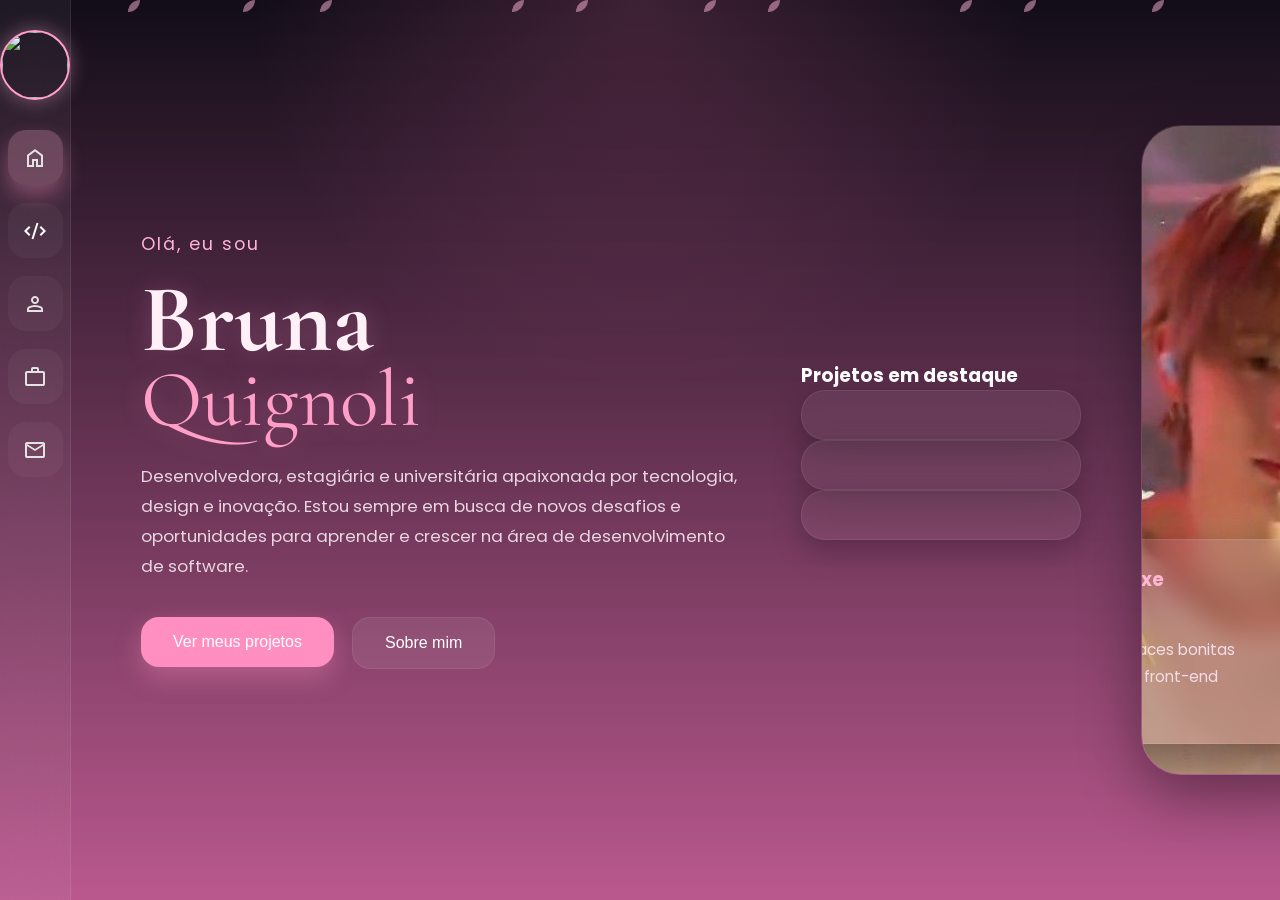
==== index.html @ df781adb "about me page finished" ====
<!DOCTYPE html>
<html lang="pt-BR">
<head>
  <meta charset="UTF-8" />
  <meta name="viewport" content="width=device-width, initial-scale=1.0"/>
  <title>Bruna.dev</title>

  <!-- FONTES -->
  <link rel="preconnect" href="https://fonts.googleapis.com">
  <link rel="preconnect" href="https://fonts.gstatic.com" crossorigin>
  <link rel="stylesheet" href="https://fonts.googleapis.com/css2?family=Material+Symbols+Outlined:opsz,wght,FILL,GRAD@20..48,100..700,0..1,-50..200&icon_names=code_xml" />

  <link href="https://fonts.googleapis.com/css2?family=Poppins:wght@300;400;500;600&family=Cormorant+Garamond:wght@400;600&display=swap" rel="stylesheet">
  <link rel="stylesheet" href="styles/styles.css" />

</head>

<body>

  <!-- PETALAS -->

  <div class="sakura">

    <div class="petal" style="left:10%; animation-duration:12s;"></div>
    <div class="petal" style="left:19%; animation-duration:14s;"></div>
    <div class="petal" style="left:25%; animation-duration:19s;"></div>
    <div class="petal" style="left:40%; animation-duration:13s;"></div>
    <div class="petal" style="left:45%; animation-duration:10s;"></div>
    <div class="petal" style="left:55%; animation-duration:7s;"></div> 
    <div class="petal" style="left:60%; animation-duration:15s;"></div>
    <div class="petal" style="left:75%; animation-duration:13s;"></div>   
    <div class="petal" style="left:80%; animation-duration:10s;"></div>
    <div class="petal" style="left:90%; animation-duration:17s;"></div>
    

  </div>

  <div class="container">

    <!-- SIDEBAR -->

    <aside class="sidebar">

      <div class="profile">
        <img src="https://i.pinimg.com/736x/12/a9/97/12a9978f7813a1c5e213806e89655f01.jpg">
      </div>

      <nav class="nav">
        <a href="index.html" title="homepage" id="active" ><img class="material-symbols-outlined" src="static/home_24dp_B7A7D6_FILL0_wght400_GRAD0_opsz24.svg"></a>
        <a href="projects.html" title="projetos"><img class="material-symbols-outlined" src="static\code_xml_24dp_7A415C_FILL0_wght400_GRAD0_opsz24.svg" ></a>
        <a href="aboutme.html" title="sobre mim"><img class="material-symbols-outlined" src="static\person_24dp_E3E3E3_FILL0_wght400_GRAD0_opsz24.svg" ></a>
        <a href="skills.html" title="habilidades e certificados"><img class="material-symbols-outlined" src="static\work_24dp_1E1A1F_FILL0_wght400_GRAD0_opsz24.svg" ></a>
        <a href="contact.html" title="contato"><img class="material-symbols-outlined" src="static\mail_24dp_E8B7CC_FILL0_wght400_GRAD0_opsz24.svg" ></a>
      </nav>

    </aside>

    <!-- HERO -->

    <section class="hero">

      <div class="hero-text">

        <span>Olá, eu sou</span>

        <h1>
          Bruna
          <strong>Quignoli</strong>
        </h1>

        <p>
          Desenvolvedora, estagiária e universitária apaixonada por tecnologia, design e inovação. Estou sempre em busca de novos desafios e oportunidades para aprender e crescer na área de desenvolvimento de software.
        </p>

        <div class="buttons">

          <a href="projects.html"><button class="btn primary">
            Ver meus projetos
          </button></a>

          
          <a href="aboutme.html"><button class="btn secondary">
            Sobre mim
          </button></a>

        </div>

      </div>
      
      <div class="spotligthcards">
        <h3> Projetos em destaque </h3>
        <div class="projectcard">
          
        </div>
        <div class="projectcard">
          
        </div>
        <div class="projectcard">
          
        </div>
      </div>
      <!-- <img src="static\taesan ⋆.jpeg"> -->

      <div class="hero-image">
      <!-- 
        <img src="static\Felix step out 2024.jpg"> -->
         <img src="static\taesan ⋆.jpeg">

        <div class="floating-card">

          <h3>terminal.exe</h3>

          <p>
            > curiosa <br>
            > fã de interfaces bonitas <br>
            > back-end + front-end <br>
            ♡
          </p>

        </div>

      </div>

    </section>

  </div>

</body>
</html>
---- styles/styles.css ----
* {
  margin: 0;
  padding: 0;
  box-sizing: border-box;
}

body {
  background:
    radial-gradient(circle at top, rgba(255, 120, 180, 0.18), transparent 35%),
    linear-gradient(to bottom, #120d18, #ad3a79d8);
  min-height: 100vh;
  font-family: 'Poppins', sans-serif;
  color: white;
  overflow-x: hidden;
}

/* SAKURA BACKGROUND */

.sakura {
  position: fixed;
  width: 100%;
  height: 100%;
  pointer-events: none;
  overflow: hidden;
  z-index: -1;
}

.petal {
  position: absolute;
  width: 12px;
  height: 12px;
  background: #ffb7d5;
  border-radius: 12px 0px 12px 0px;
  opacity: 0.5;

  animation: fall linear infinite;
}

@keyframes fall {

  from {
    transform: translateY(-100px) rotate(0deg);
  }

  to {
    transform: translateY(110vh) rotate(360deg);
  }

}

/* LAYOUT */

.container {
  display: flex;
  min-height: 100vh;
}

/* SIDEBAR */

.sidebar {
  width: 110px;
  background: rgba(255, 255, 255, 0.05);
  backdrop-filter: blur(14px);
  border-right: 1px solid rgba(255, 255, 255, 0.08);
  display: flex;
  flex-direction: column;
  align-items: center;
  padding: 30px 0;
  gap: 30px;
}

.profile {

  width: 70px;
  height: 70px;
  border-radius: 50%;
  border: 2px solid #ff9fca;
  overflow: hidden;
  box-shadow: 0 0 20px rgba(255, 179, 218, 0.4);
}

.profile img {
  width: 100%;
  height: 100%;
  object-fit: cover;
}

.nav {
  display: flex;
  flex-direction: column;
  gap: 18px;
}

#active {
  background: #c585a15e;
  box-shadow: 0 10px 20px rgba(255, 143, 193, 0.35);
}

.nav a {
  width: 55px;
  height: 55px;
  display: flex;
  align-items: center;
  justify-content: center;
  border-radius: 18px;
  text-decoration: none;
  color: white;
  background: rgba(255, 255, 255, 0.04);
  transition: 0.3s;
}

.nav a:hover {
  background: #ff8fc1;
  transform: translateY(-3px);
  box-shadow: 0 10px 20px rgba(255, 143, 193, 0.35);
}

/* HERO */

.hero {
  flex: 1;
  padding: 50px 70px;
  display: flex;
  align-items: center;
  justify-content: space-between;
  gap: 60px;
}

.hero-text {
  max-width: 600px;
}

.hero-text span {
  color: #ffb3d7;
  font-size: 1.1rem;
  letter-spacing: 2px;
}

.hero-text h1 {
  font-size: 6rem;
  line-height: 0.9;
  margin: 20px 0;
  font-family: 'Cormorant Garamond', serif;
  color: #fff0f7;
  text-shadow: 0 0 25px rgba(255, 160, 210, 0.25);
}

.hero-text h1 strong {
  display: block;
  font-size: 5rem;
  color: #ff9fc8;
  font-weight: 400;
}

.hero-text p {
  margin-top: 25px;
  color: #e8d6e2;
  line-height: 1.8;
  font-size: 1.05rem;
}

/* BUTTONS */

.buttons {
  margin-top: 35px;
  display: flex;
  gap: 18px;
}

.btn {
  padding: 16px 32px;
  border: none;
  border-radius: 18px;
  font-size: 1rem;
  cursor: pointer;
  transition: 0.3s;
}

.primary {
  background: #ff8fc1;
  color: white;
  box-shadow: 0 10px 25px rgba(255, 143, 193, 0.35);
}

.primary:hover {
  transform: translateY(-3px);
}

.secondary {
  background: rgba(255, 255, 255, 0.08);
  border: 1px solid rgba(255, 255, 255, 0.08);
  color: white;
}

.secondary:hover {
  background: rgba(255, 255, 255, 0.14);
}

/* HERO IMAGE */

.hero-image {
  position: relative;
  width: 520px;
  height: 650px;
  border-radius: 40px;
  overflow: hidden;
  background: rgba(255, 255, 255, 0.04);
  backdrop-filter: blur(12px);
  border: 1px solid rgba(255, 255, 255, 0.08);
  box-shadow: 0 20px 60px rgba(0, 0, 0, 0.4);
}

.hero-image img {
  width: 100%;
  height: 100%;
  object-fit: cover;
}

/* FLOATING CARD */

.floating-card {
  position: absolute;
  bottom: 30px;
  right: 25px;
  width: 300px;
  padding: 25px;
  border-radius: 24px;
  background: rgba(228, 192, 217, 0.158);
  backdrop-filter: blur(14px);
  border: 1px solid rgba(255, 255, 255, 0.08);
  box-shadow: 0 20px 40px rgba(0, 0, 0, 0.35);
}

.floating-card h3 {
  color: #ffb7d5;
  margin-bottom: 15px;
}

.floating-card p {
  line-height: 1.8;
  color: #f3dce8;
  font-size: 0.95rem;
}

/* GOOGLE ICONS SETTINGS */

.material-symbols-outlined {
  font-variation-settings:
    'FILL' 0,
    'wght' 400,
    'GRAD' 0,
    'opsz' 24
}

#projects-container {
  display: flex;
  gap: 20px;
  margin-top: 20px;
  flex-wrap: wrap;
}

.projectcard {
  width: 280px;
  padding: 24px;
  border-radius: 24px;
  background: rgba(255, 255, 255, 0.06);
  backdrop-filter: blur(12px);
  border: 1px solid rgba(255, 255, 255, 0.08);
  box-shadow:
    0 10px 30px rgba(0, 0, 0, 0.25);
  transition: 0.3s;
}

.projectcard:hover {
  transform: translateY(-6px);
  box-shadow:
    0 20px 40px rgba(255, 140, 200, 0.25);
}

.projectcard h2 {
  color: #ffd2e7;
  margin-bottom: 12px;
}

.projectcard p {
  color: #f2dce7;
  line-height: 1.6;
  font-size: 0.95rem;
  margin-bottom: 18px;
}

.language {
  display: inline-block;
  padding: 8px 14px;
  border-radius: 999px;
  background: #ff8fc1;
  color: white;
  font-size: 0.85rem;
  margin-bottom: 18px;
}

.projectcard a {

  display: inline-block;
  margin-top: 15px;
  color: #ffb7d5;
  text-decoration: none;
  font-weight: 600;
}

/* PAGINA DE CONTATO */

#contactbody {
  background: radial-gradient(farthest-corner at 40px 90px, rgba(58, 138, 212, 0.18), transparent 35%),
    linear-gradient(to bottom, #120d18, #ad3a79d8);
  font-family: 'Poppins', sans-serif;
  color: white;
}

.hero-contact {
  display: flex;
  width: 90%;
  flex-direction: column;
  align-items: center;
  gap: 20px;
  margin: 50px auto;

  img {
  height: 500px;
  object-fit: cover;
  border-radius: 18px;
  border: 2px solid #ff9fca;
  box-shadow: 0 0 20px rgba(255, 179, 218, 0.4);
  margin: 15px;
}
}

.hero-contact .hero-text {
  width: 90%;
  font-size: 1.25rem;
  text-align: center;
  overflow: hidden;
  border-right: 1px solid rgb(247, 240, 228);
  animation:
    typing 5.5s steps(100, end),
    blinking 0.75s steps(1) infinite;
  display: inline-block;
  white-space: nowrap;

  span{
    font-size: 1.25rem;
  }
}

@keyframes typing {
  from {
    width: 0;
  }
  to {
    width: 50%;
  }
}

@keyframes blink-caret {
  from,
  to {
    border-color: transparent;
  }
  50% {
    border-color: black;
  }
}

#textinho {
  color: #cec2c8;
  font-size: 1.1rem;
  letter-spacing: 2px;
  text-align: center;
  background: linear-gradient(to left, #d5cedd27, #ad3a791a);
  border-radius: 18px;
  padding: 10px 14px;
}


.icons {
  display: flex;
  gap: 15px;
  background: rgba(231, 230, 230, 0.493);
  padding: 10px 14px;
  border-radius: 18px;
  width: fit-content;
}

.contact-link {
  display: inline-block;
  color: #ffb7d5;
  text-decoration: none;
  font-weight: 600;
  display: flex;
  gap: 8px;
  justify-content: center;
  align-items: center;

  img {
    width: 40px;
    height: 40px;
    margin-left: 8px;
    justify-content: center;
  }
}

/* ABOUT ME PAGE */
.div-lista{
  width: 50%;
  height: 100%;
  display: flex;
  flex-direction: column;
  gap: 15px;
  background: rgba(255, 255, 255, 0.06);
  backdrop-filter: blur(12px);
  padding: 30px;
  border-radius: 15px;

  span{
    justify-content: justify;
    color: #f2dce7;
    padding: 10px 14px;
  }

  h3{
    background: linear-gradient(to left, #d5cedd27, #ad3a791a);
    padding: 10px 14px;
    border-radius: 18px;
    color: #ffb7d5;
    border-radius: 18px;
    border: 2px solid #ff9fca;
    box-shadow: 0 0 20px rgba(255, 179, 218, 0.4);
    margin: 15px;
  }

  li{
    margin: 15px;
  }

  img{
    height: 400px;
    object-fit: cover;
    border-radius: 18px;
    border: 2px solid #ff9fca;
    box-shadow: 0 0 20px rgba(255, 179, 218, 0.4);
    margin: 15px;
  }
}


/* RESPONSIVO */

@media(max-width:1200px) {

  .hero {
    flex-direction: column;
    text-align: center;
  }

  .buttons {
    justify-content: center;
  }

  .floating-card {
    right: 0;
  }

}

@media(max-width:768px) {

  .sidebar {
    display: none;
  }

  .hero {
    padding: 40px 25px;
  }

  .hero-text h1 {
    font-size: 4rem;
  }

  .hero-text h1 strong {
    font-size: 3rem;
  }

  .hero-image {
    width: 100%;
    height: 500px;
  }

}
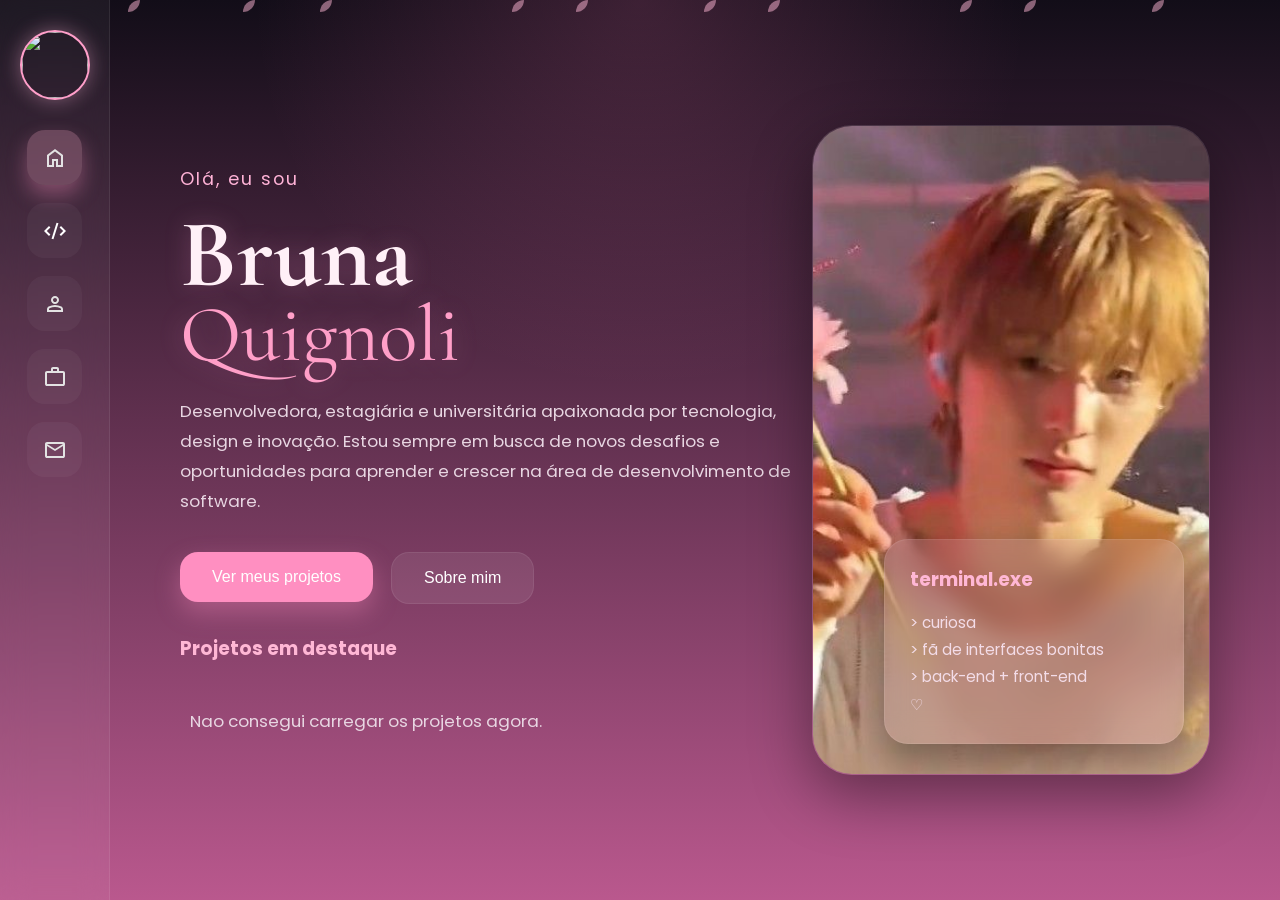
==== commit c13c2ab4: "continuando na mudança no css" ====
--- a/index.html
+++ b/index.html
@@ -1,16 +1,20 @@
 <!DOCTYPE html>
 <html lang="pt-BR">
+
 <head>
   <meta charset="UTF-8" />
-  <meta name="viewport" content="width=device-width, initial-scale=1.0"/>
+  <meta name="viewport" content="width=device-width, initial-scale=1.0" />
   <title>Bruna.dev</title>
 
   <!-- FONTES -->
   <link rel="preconnect" href="https://fonts.googleapis.com">
   <link rel="preconnect" href="https://fonts.gstatic.com" crossorigin>
-  <link rel="stylesheet" href="https://fonts.googleapis.com/css2?family=Material+Symbols+Outlined:opsz,wght,FILL,GRAD@20..48,100..700,0..1,-50..200&icon_names=code_xml" />
+  <link rel="stylesheet"
+    href="https://fonts.googleapis.com/css2?family=Material+Symbols+Outlined:opsz,wght,FILL,GRAD@20..48,100..700,0..1,-50..200&icon_names=code_xml" />
 
-  <link href="https://fonts.googleapis.com/css2?family=Poppins:wght@300;400;500;600&family=Cormorant+Garamond:wght@400;600&display=swap" rel="stylesheet">
+  <link
+    href="https://fonts.googleapis.com/css2?family=Poppins:wght@300;400;500;600&family=Cormorant+Garamond:wght@400;600&display=swap"
+    rel="stylesheet">
   <link rel="stylesheet" href="styles/styles.css" />
 
 </head>
@@ -26,16 +30,17 @@
     <div class="petal" style="left:25%; animation-duration:19s;"></div>
     <div class="petal" style="left:40%; animation-duration:13s;"></div>
     <div class="petal" style="left:45%; animation-duration:10s;"></div>
-    <div class="petal" style="left:55%; animation-duration:7s;"></div> 
+    <div class="petal" style="left:55%; animation-duration:7s;"></div>
     <div class="petal" style="left:60%; animation-duration:15s;"></div>
-    <div class="petal" style="left:75%; animation-duration:13s;"></div>   
+    <div class="petal" style="left:75%; animation-duration:13s;"></div>
     <div class="petal" style="left:80%; animation-duration:10s;"></div>
     <div class="petal" style="left:90%; animation-duration:17s;"></div>
-    
+
 
   </div>
 
   <div class="container">
+
 
     <!-- SIDEBAR -->
 
@@ -46,11 +51,16 @@
       </div>
 
       <nav class="nav">
-        <a href="index.html" title="homepage" id="active" ><img class="material-symbols-outlined" src="static/home_24dp_B7A7D6_FILL0_wght400_GRAD0_opsz24.svg"></a>
-        <a href="projects.html" title="projetos"><img class="material-symbols-outlined" src="static\code_xml_24dp_7A415C_FILL0_wght400_GRAD0_opsz24.svg" ></a>
-        <a href="aboutme.html" title="sobre mim"><img class="material-symbols-outlined" src="static\person_24dp_E3E3E3_FILL0_wght400_GRAD0_opsz24.svg" ></a>
-        <a href="skills.html" title="habilidades e certificados"><img class="material-symbols-outlined" src="static\work_24dp_1E1A1F_FILL0_wght400_GRAD0_opsz24.svg" ></a>
-        <a href="contact.html" title="contato"><img class="material-symbols-outlined" src="static\mail_24dp_E8B7CC_FILL0_wght400_GRAD0_opsz24.svg" ></a>
+        <a href="index.html" title="homepage" id="active"><img class="material-symbols-outlined"
+            src="static/home_24dp_B7A7D6_FILL0_wght400_GRAD0_opsz24.svg"></a>
+        <a href="projects.html" title="projetos"><img class="material-symbols-outlined"
+            src="static\code_xml_24dp_7A415C_FILL0_wght400_GRAD0_opsz24.svg"></a>
+        <a href="aboutme.html" title="sobre mim"><img class="material-symbols-outlined"
+            src="static\person_24dp_E3E3E3_FILL0_wght400_GRAD0_opsz24.svg"></a>
+        <a href="skills.html" title="habilidades e certificados"><img class="material-symbols-outlined"
+            src="static\work_24dp_1E1A1F_FILL0_wght400_GRAD0_opsz24.svg"></a>
+        <a href="contact.html" title="contato"><img class="material-symbols-outlined"
+            src="static\mail_24dp_E8B7CC_FILL0_wght400_GRAD0_opsz24.svg"></a>
       </nav>
 
     </aside>
@@ -58,53 +68,49 @@
     <!-- HERO -->
 
     <section class="hero">
+      <div class="sub-container">
+        <div class="hero-text">
 
-      <div class="hero-text">
+          <span>Olá, eu sou</span>
 
-        <span>Olá, eu sou</span>
+          <h1>
+            Bruna
+            <strong>Quignoli</strong>
+          </h1>
 
-        <h1>
-          Bruna
-          <strong>Quignoli</strong>
-        </h1>
+          <p>
+            Desenvolvedora, estagiária e universitária apaixonada por tecnologia, design e inovação. Estou sempre em
+            busca de novos desafios e oportunidades para aprender e crescer na área de desenvolvimento de software.
+          </p>
 
-        <p>
-          Desenvolvedora, estagiária e universitária apaixonada por tecnologia, design e inovação. Estou sempre em busca de novos desafios e oportunidades para aprender e crescer na área de desenvolvimento de software.
-        </p>
+          <div class="buttons">
 
-        <div class="buttons">
+            <a href="projects.html"><button class="btn primary">
+                Ver meus projetos
+              </button></a>
 
-          <a href="projects.html"><button class="btn primary">
-            Ver meus projetos
-          </button></a>
 
-          
-          <a href="aboutme.html"><button class="btn secondary">
-            Sobre mim
-          </button></a>
+            <a href="aboutme.html"><button class="btn secondary">
+                Sobre mim
+              </button></a>
 
-        </div>
 
-      </div>
-      
-      <div class="spotligthcards">
-        <h3> Projetos em destaque </h3>
-        <div class="projectcard">
-          
-        </div>
-        <div class="projectcard">
-          
-        </div>
-        <div class="projectcard">
-          
+
+          </div>
+
+          <div class="spotligthcards">
+            <h3> Projetos em destaque </h3>
+            <div id="spotligthcards"></div>
+          </div>
+
         </div>
       </div>
       <!-- <img src="static\taesan ⋆.jpeg"> -->
 
       <div class="hero-image">
-      <!-- 
+        <!-- 
         <img src="static\Felix step out 2024.jpg"> -->
-         <img src="static\taesan ⋆.jpeg">
+        <img src="static\taesan ⋆.jpeg">
 
         <div class="floating-card">
 
@@ -123,7 +129,13 @@
 
     </section>
 
+
   </div>
 
+
+
+
+  <script src="scripts/script.js"></script>
 </body>
+
 </html>
--- a/styles/styles.css
+++ b/styles/styles.css
@@ -123,11 +123,13 @@
   display: flex;
   align-items: center;
   justify-content: space-between;
-  gap: 60px;
+  align-items: center;
+  gap: 20px;
 }
 
 .hero-text {
-  max-width: 600px;
+  width: fit-content;
+  max-width: 800px;
 }
 
 .hero-text span {
@@ -259,9 +261,32 @@
   flex-wrap: wrap;
 }
 
+.spotligthcards {
+  width: 100%;
+  max-height: 100px;
+  margin-top: 30px;
+  gap: calc();
+}
+
+.spotligthcards h3 {
+  color: #ffb7d5;
+  margin-bottom: 18px;
+}
+
+#spotligthcards {
+  display: flex;
+  margin: 10px;
+}
+
+.loading-projects {
+  color: #f2dce7;
+  line-height: 1.6;
+}
+
 .projectcard {
   width: 280px;
-  padding: 24px;
+  height: 280px;
+  padding: 16px;
   border-radius: 24px;
   background: rgba(255, 255, 255, 0.06);
   backdrop-filter: blur(12px);
@@ -269,6 +294,7 @@
   box-shadow:
     0 10px 30px rgba(0, 0, 0, 0.25);
   transition: 0.3s;
+  gap: 10px;
 }
 
 .projectcard:hover {
@@ -495,4 +521,4 @@
     height: 500px;
   }
 
-}+}
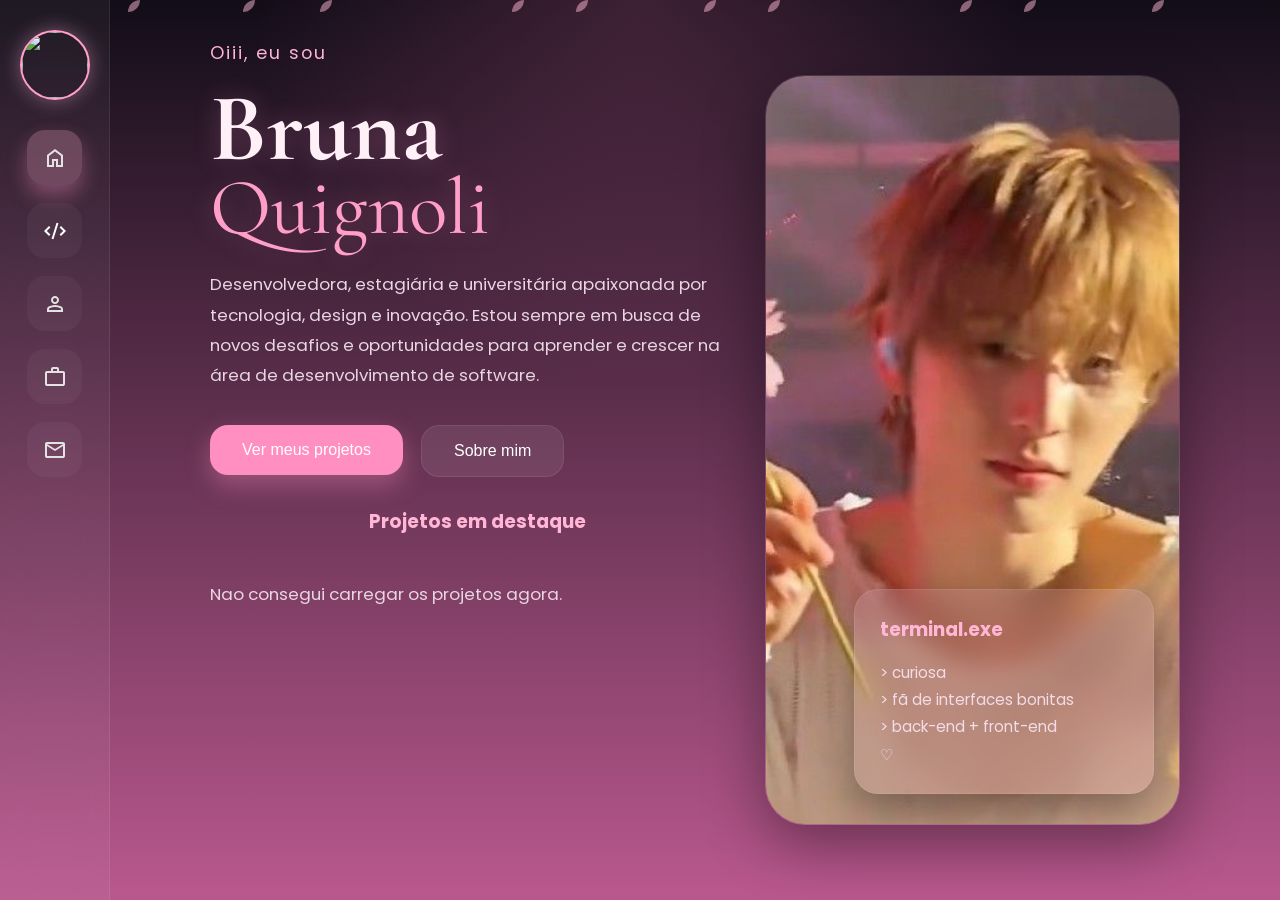
==== commit 7b21132c: "continuando porque falta pouco" ====
--- a/index.html
+++ b/index.html
@@ -71,7 +71,7 @@
       <div class="sub-container">
         <div class="hero-text">
 
-          <span>Olá, eu sou</span>
+          <span>Oiii, eu sou</span>
 
           <h1>
             Bruna
--- a/styles/styles.css
+++ b/styles/styles.css
@@ -119,11 +119,9 @@
 
 .hero {
   flex: 1;
-  padding: 50px 70px;
-  display: flex;
-  align-items: center;
+  padding: 40px 100px;
+  display: flex;
   justify-content: space-between;
-  align-items: center;
   gap: 20px;
 }
 
@@ -201,9 +199,10 @@
 /* HERO IMAGE */
 
 .hero-image {
+  align-self: center;
   position: relative;
-  width: 520px;
-  height: 650px;
+  width: 620px;
+  height: 750px;
   border-radius: 40px;
   overflow: hidden;
   background: rgba(255, 255, 255, 0.04);
@@ -263,19 +262,21 @@
 
 .spotligthcards {
   width: 100%;
-  max-height: 100px;
+  height: fit-content;
   margin-top: 30px;
-  gap: calc();
 }
 
 .spotligthcards h3 {
+  text-align: center;
   color: #ffb7d5;
   margin-bottom: 18px;
 }
 
 #spotligthcards {
-  display: flex;
-  margin: 10px;
+  display: grid;
+  grid-template-columns: repeat(auto-fit, minmax(220px, 1fr));
+  gap: 18px;
+  margin-top: 10px;
 }
 
 .loading-projects {
@@ -284,28 +285,49 @@
 }
 
 .projectcard {
-  width: 280px;
-  height: 280px;
-  padding: 16px;
-  border-radius: 24px;
-  background: rgba(255, 255, 255, 0.06);
-  backdrop-filter: blur(12px);
-  border: 1px solid rgba(255, 255, 255, 0.08);
-  box-shadow:
-    0 10px 30px rgba(0, 0, 0, 0.25);
-  transition: 0.3s;
-  gap: 10px;
+  position: relative;
+  min-height: 260px;
+  padding: 22px;
+  border-radius: 20px;
+  overflow: hidden;
+  display: flex;
+  flex-direction: column;
+  background:
+    linear-gradient(145deg, rgba(255, 255, 255, 0.658), rgba(255, 255, 255, 0.13)),
+    rgba(216, 40, 114, 0.35);
+  backdrop-filter: blur(14px);
+  border: 1px solid rgba(255, 210, 231, 0.18);
+  box-shadow: 0 16px 38px rgba(0, 0, 0, 0.24);
+  transition: transform 0.3s ease, border-color 0.3s ease, box-shadow 0.3s ease;
+}
+
+.projectcard::before {
+  content: "";
+  position: absolute;
+  inset: 0 0 auto;
+  height: 4px;
+  background: linear-gradient(90deg, #ff8fc1, #b7a7d6, #8fd3ff);
 }
 
 .projectcard:hover {
   transform: translateY(-6px);
-  box-shadow:
-    0 20px 40px rgba(255, 140, 200, 0.25);
+  border-color: rgba(255, 183, 213, 0.45);
+  box-shadow: 0 22px 48px rgba(255, 140, 200, 0.22);
 }
 
 .projectcard h2 {
   color: #ffd2e7;
-  margin-bottom: 12px;
+  margin-bottom: 14px;
+  font-size: 1.25rem;
+  line-height: 1.25;
+}
+
+.projectcard-header {
+  display: flex;
+  align-items: center;
+  justify-content: space-between;
+  gap: 12px;
+  margin-bottom: 18px;
 }
 
 .projectcard p {
@@ -313,25 +335,137 @@
   line-height: 1.6;
   font-size: 0.95rem;
   margin-bottom: 18px;
+  flex: 1;
 }
 
 .language {
   display: inline-block;
-  padding: 8px 14px;
+  width: fit-content;
+  padding: 7px 12px;
   border-radius: 999px;
-  background: #ff8fc1;
-  color: white;
-  font-size: 0.85rem;
-  margin-bottom: 18px;
+  background: rgba(255, 143, 193, 0.16);
+  border: 1px solid rgba(255, 183, 213, 0.28);
+  color: #ffd2e7;
+  font-size: 0.78rem;
+  font-weight: 600;
+}
+
+.project-stars {
+  color: rgba(255, 240, 247, 0.72);
+  font-size: 0.78rem;
+  white-space: nowrap;
+}
+
+.projectcard-footer {
+  display: flex;
+  flex-direction: column;
+  gap: 12px;
+  margin-top: auto;
+}
+
+.projectcard-footer span {
+  color: rgba(242, 220, 231, 0.72);
+  font-size: 0.78rem;
 }
 
 .projectcard a {
-
-  display: inline-block;
-  margin-top: 15px;
-  color: #ffb7d5;
+  display: flex;
+  align-items: center;
+  justify-content: space-between;
+  gap: 10px;
+  padding: 11px 14px;
+  border-radius: 14px;
+  background: rgba(255, 255, 255, 0.08);
+  color: #fff0f7;
   text-decoration: none;
   font-weight: 600;
+  transition: 0.3s;
+}
+
+.projectcard a::after {
+  content: "->";
+  color: #ffb7d5;
+}
+
+.projectcard a:hover {
+  background: rgba(255, 143, 193, 0.22);
+  transform: translateY(-2px);
+}
+
+/* PROJECTS PAGE */
+
+.hero-projects {
+  flex: 1;
+  width: 100%;
+  padding: 54px 80px;
+  display: flex;
+  flex-direction: column;
+  gap: 34px;
+}
+
+.projects-intro {
+  max-width: 760px;
+}
+
+.projects-kicker {
+  color: #ffb3d7;
+  font-size: 0.9rem;
+  font-weight: 600;
+  letter-spacing: 2px;
+  text-transform: uppercase;
+}
+
+.projects-intro h1 {
+  margin: 12px 0 16px;
+  font-family: 'Cormorant Garamond', serif;
+  font-size: clamp(3.3rem, 8vw, 6rem);
+  line-height: 0.9;
+  color: #fff0f7;
+  text-shadow: 0 0 25px rgba(255, 160, 210, 0.25);
+}
+
+.projects-intro p {
+  max-width: 620px;
+  color: #e8d6e2;
+  font-size: 1.02rem;
+  line-height: 1.8;
+}
+
+.projects-container {
+  width: 100%;
+  padding: 26px;
+  border-radius: 24px;
+  background: rgba(255, 255, 255, 0.055);
+  backdrop-filter: blur(14px);
+  border: 1px solid rgba(255, 210, 231, 0.14);
+  box-shadow: 0 20px 60px rgba(0, 0, 0, 0.24);
+}
+
+.projects-section-title {
+  display: flex;
+  align-items: end;
+  justify-content: space-between;
+  gap: 16px;
+  margin-bottom: 22px;
+}
+
+.projects-section-title span {
+  color: #ffb7d5;
+  font-size: 0.82rem;
+  font-weight: 600;
+  letter-spacing: 1.5px;
+  text-transform: uppercase;
+}
+
+.projects-section-title h2 {
+  color: #fff0f7;
+  font-size: 1.35rem;
+}
+
+.allprojects {
+  display: grid;
+  grid-template-columns: repeat(auto-fit, minmax(260px, 1fr));
+  gap: 20px;
 }
 
 /* PAGINA DE CONTATO */
@@ -496,6 +630,10 @@
     right: 0;
   }
 
+  .hero-projects {
+    padding: 46px 44px;
+  }
+
 }
 
 @media(max-width:768px) {
@@ -521,4 +659,22 @@
     height: 500px;
   }
 
-}
+  .hero-projects {
+    padding: 36px 20px;
+  }
+
+  .projects-container {
+    padding: 18px;
+    border-radius: 18px;
+  }
+
+  .projects-section-title {
+    align-items: flex-start;
+    flex-direction: column;
+  }
+
+  .allprojects {
+    grid-template-columns: 1fr;
+  }
+
+}
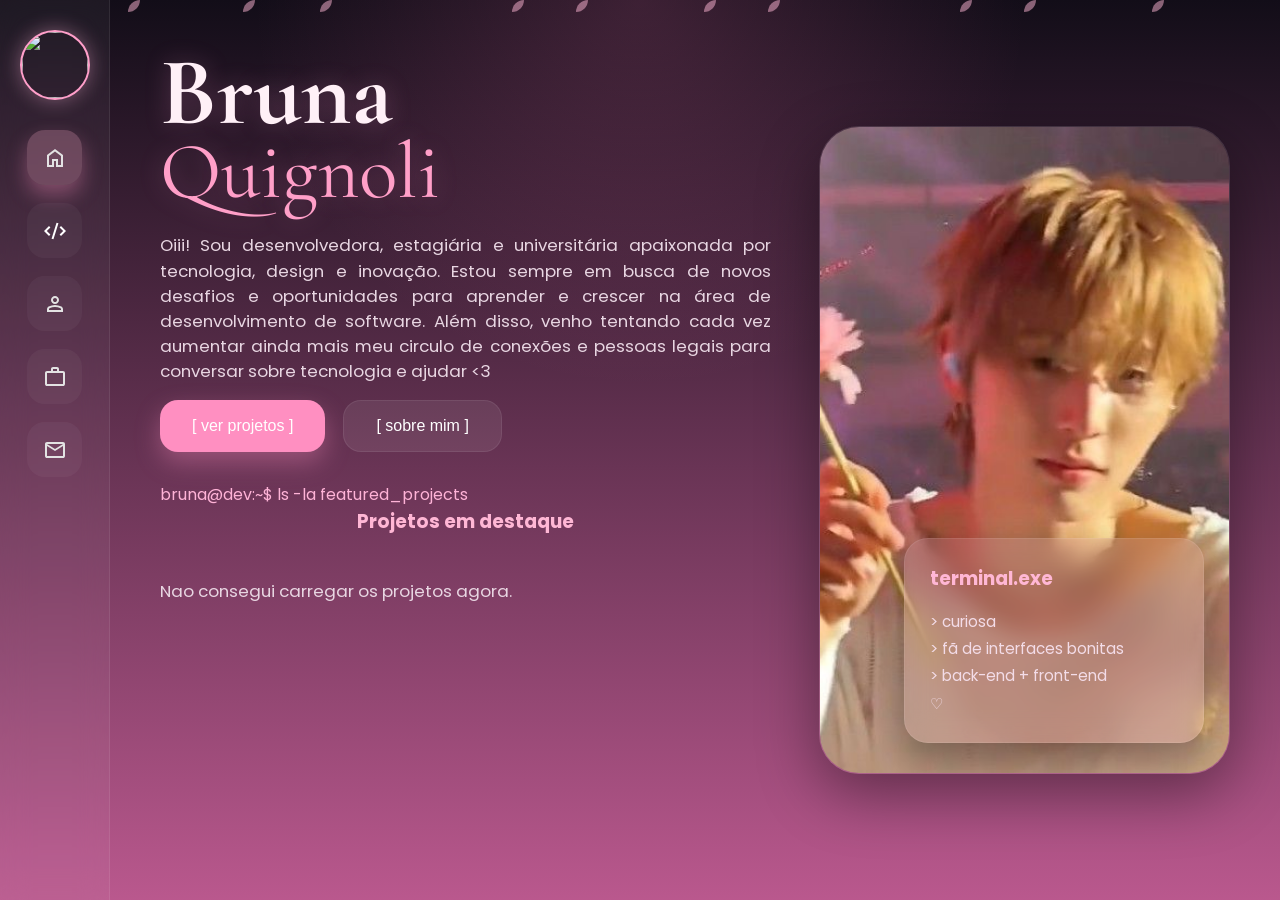
==== commit b2526179: "arrumando" ====
--- a/index.html
+++ b/index.html
@@ -71,27 +71,25 @@
       <div class="sub-container">
         <div class="hero-text">
 
-          <span>Oiii, eu sou</span>
-
           <h1>
             Bruna
             <strong>Quignoli</strong>
           </h1>
 
           <p>
-            Desenvolvedora, estagiária e universitária apaixonada por tecnologia, design e inovação. Estou sempre em
-            busca de novos desafios e oportunidades para aprender e crescer na área de desenvolvimento de software.
+            Oiii! Sou desenvolvedora, estagiária e universitária apaixonada por tecnologia, design e inovação. Estou sempre em
+            busca de novos desafios e oportunidades para aprender e crescer na área de desenvolvimento de software. Além disso, venho tentando cada vez aumentar ainda mais meu circulo de conexões e pessoas legais para conversar sobre tecnologia e ajudar <3
           </p>
 
           <div class="buttons">
 
             <a href="projects.html"><button class="btn primary">
-                Ver meus projetos
+                [ ver projetos ]
               </button></a>
 
 
             <a href="aboutme.html"><button class="btn secondary">
-                Sobre mim
+                [ sobre mim ]
               </button></a>
 
 
@@ -99,6 +97,7 @@
           </div>
 
           <div class="spotligthcards">
+            <span class="terminal-line">bruna@dev:~$ ls -la featured_projects</span>
             <h3> Projetos em destaque </h3>
             <div id="spotligthcards"></div>
           </div>
@@ -138,4 +137,4 @@
   <script src="scripts/script.js"></script>
 </body>
 
-</html>+</html>
--- a/styles/styles.css
+++ b/styles/styles.css
@@ -14,6 +14,10 @@
   overflow-x: hidden;
 }
 
+img {
+  max-width: 100%;
+}
+
 /* SAKURA BACKGROUND */
 
 .sakura {
@@ -59,6 +63,7 @@
 
 .sidebar {
   width: 110px;
+  flex: 0 0 110px;
   background: rgba(255, 255, 255, 0.05);
   backdrop-filter: blur(14px);
   border-right: 1px solid rgba(255, 255, 255, 0.08);
@@ -119,27 +124,27 @@
 
 .hero {
   flex: 1;
-  padding: 40px 100px;
+  width: 100%;
+  padding: 50px;
   display: flex;
   justify-content: space-between;
-  gap: 20px;
+  gap: clamp(24px, 4vw, 48px);
 }
 
 .hero-text {
-  width: fit-content;
+  width: 100%;
   max-width: 800px;
 }
 
 .hero-text span {
   color: #ffb3d7;
-  font-size: 1.1rem;
-  letter-spacing: 2px;
+  font-size: 1rem;
+  letter-spacing: 0;
 }
 
 .hero-text h1 {
-  font-size: 6rem;
+  font-size: clamp(4rem, 8vw, 6rem);
   line-height: 0.9;
-  margin: 20px 0;
   font-family: 'Cormorant Garamond', serif;
   color: #fff0f7;
   text-shadow: 0 0 25px rgba(255, 160, 210, 0.25);
@@ -147,7 +152,7 @@
 
 .hero-text h1 strong {
   display: block;
-  font-size: 5rem;
+  font-size: clamp(3.1rem, 7vw, 5rem);
   color: #ff9fc8;
   font-weight: 400;
 }
@@ -155,16 +160,18 @@
 .hero-text p {
   margin-top: 25px;
   color: #e8d6e2;
-  line-height: 1.8;
+  line-height: 1.5;
   font-size: 1.05rem;
+  text-align: justify;
 }
 
 /* BUTTONS */
 
 .buttons {
-  margin-top: 35px;
+  margin-top: 15px;
   display: flex;
   gap: 18px;
+  flex-wrap: wrap;
 }
 
 .btn {
@@ -174,6 +181,7 @@
   font-size: 1rem;
   cursor: pointer;
   transition: 0.3s;
+  min-height: 52px;
 }
 
 .primary {
@@ -201,8 +209,10 @@
 .hero-image {
   align-self: center;
   position: relative;
-  width: 620px;
-  height: 750px;
+  width: min(42vw, 620px);
+  min-width: 320px;
+  height: min(72vh, 750px);
+  min-height: 480px;
   border-radius: 40px;
   overflow: hidden;
   background: rgba(255, 255, 255, 0.04);
@@ -223,7 +233,7 @@
   position: absolute;
   bottom: 30px;
   right: 25px;
-  width: 300px;
+  width: min(300px, calc(100% - 50px));
   padding: 25px;
   border-radius: 24px;
   background: rgba(228, 192, 217, 0.158);
@@ -411,7 +421,7 @@
   color: #ffb3d7;
   font-size: 0.9rem;
   font-weight: 600;
-  letter-spacing: 2px;
+  letter-spacing: 0;
   text-transform: uppercase;
 }
 
@@ -480,36 +490,37 @@
 .hero-contact {
   display: flex;
   width: 90%;
+  max-width: 980px;
   flex-direction: column;
   align-items: center;
   gap: 20px;
   margin: 50px auto;
-
-  img {
+}
+
+.hero-contact > img {
   height: 500px;
+  width: min(100%, 620px);
   object-fit: cover;
   border-radius: 18px;
   border: 2px solid #ff9fca;
   box-shadow: 0 0 20px rgba(255, 179, 218, 0.4);
   margin: 15px;
 }
-}
 
 .hero-contact .hero-text {
   width: 90%;
   font-size: 1.25rem;
   text-align: center;
-  overflow: hidden;
-  border-right: 1px solid rgb(247, 240, 228);
-  animation:
-    typing 5.5s steps(100, end),
-    blinking 0.75s steps(1) infinite;
-  display: inline-block;
-  white-space: nowrap;
-
-  span{
-    font-size: 1.25rem;
-  }
+  max-width: 760px;
+  overflow: visible;
+  border-right: 0;
+  animation: none;
+  display: block;
+  white-space: normal;
+}
+
+.hero-contact .hero-text span{
+  font-size: clamp(1rem, 4vw, 1.25rem);
 }
 
 @keyframes typing {
@@ -534,25 +545,29 @@
 #textinho {
   color: #cec2c8;
   font-size: 1.1rem;
-  letter-spacing: 2px;
-  text-align: center;
+  letter-spacing: 0;
+  text-align: justify;
   background: linear-gradient(to left, #d5cedd27, #ad3a791a);
   border-radius: 18px;
   padding: 10px 14px;
+  max-width: 920px;
+  line-height: 1.7;
 }
 
 
 .icons {
   display: flex;
+  flex-wrap: wrap;
+  justify-content: center;
   gap: 15px;
   background: rgba(231, 230, 230, 0.493);
   padding: 10px 14px;
   border-radius: 18px;
   width: fit-content;
+  max-width: 100%;
 }
 
 .contact-link {
-  display: inline-block;
   color: #ffb7d5;
   text-decoration: none;
   font-weight: 600;
@@ -560,18 +575,20 @@
   gap: 8px;
   justify-content: center;
   align-items: center;
-
-  img {
-    width: 40px;
-    height: 40px;
-    margin-left: 8px;
-    justify-content: center;
-  }
+  min-height: 48px;
+}
+
+.contact-link img {
+  width: 40px;
+  height: 40px;
+  margin-left: 8px;
+  justify-content: center;
 }
 
 /* ABOUT ME PAGE */
+
 .div-lista{
-  width: 50%;
+  width: min(50%, 680px);
   height: 100%;
   display: flex;
   flex-direction: column;
@@ -612,6 +629,38 @@
   }
 }
 
+.div-lista span{
+  color: #f2dce7;
+  padding: 10px 14px;
+  line-height: 1.7;
+}
+
+.div-lista h3{
+  background: linear-gradient(to left, #d5cedd27, #ad3a791a);
+  padding: 10px 14px;
+  border-radius: 18px;
+  color: #ffb7d5;
+  border: 2px solid #ff9fca;
+  box-shadow: 0 0 20px rgba(255, 179, 218, 0.4);
+  margin: 15px;
+  line-height: 1.35;
+}
+
+.div-lista li{
+  margin: 15px;
+  line-height: 1.65;
+}
+
+.div-lista img{
+  width: calc(100% - 30px);
+  height: min(400px, 58vw);
+  object-fit: cover;
+  border-radius: 18px;
+  border: 2px solid #ff9fca;
+  box-shadow: 0 0 20px rgba(255, 179, 218, 0.4);
+  margin: 15px;
+}
+
 
 /* RESPONSIVO */
 
@@ -619,7 +668,12 @@
 
   .hero {
     flex-direction: column;
+    align-items: center;
     text-align: center;
+  }
+
+  .hero-text {
+    margin: 0 auto;
   }
 
   .buttons {
@@ -627,7 +681,11 @@
   }
 
   .floating-card {
-    right: 0;
+    right: 25px;
+  }
+
+  .hero-image {
+    width: min(100%, 620px);
   }
 
   .hero-projects {
@@ -638,25 +696,102 @@
 
 @media(max-width:768px) {
 
+  body {
+    padding-bottom: 92px;
+  }
+
+  .container {
+    min-height: auto;
+  }
+
   .sidebar {
+    position: fixed;
+    left: 12px;
+    right: 12px;
+    bottom: 12px;
+    z-index: 20;
+    width: auto;
+    height: 70px;
+    flex: none;
+    flex-direction: row;
+    justify-content: center;
+    padding: 8px 10px;
+    gap: 0;
+    border-right: 0;
+    border-radius: 22px;
+    border: 1px solid rgba(255, 255, 255, 0.12);
+    background: rgba(34, 18, 38, 0.82);
+  }
+
+  .profile {
     display: none;
   }
 
+  .nav {
+    width: 100%;
+    flex-direction: row;
+    justify-content: space-between;
+    gap: 8px;
+  }
+
+  .nav a {
+    width: 48px;
+    height: 48px;
+    border-radius: 15px;
+  }
+
+  .nav img {
+    width: 24px;
+    height: 24px;
+  }
+
   .hero {
-    padding: 40px 25px;
+    padding: 32px 20px;
+    gap: 28px;
   }
 
   .hero-text h1 {
-    font-size: 4rem;
+    font-size: clamp(3.2rem, 18vw, 4rem);
   }
 
   .hero-text h1 strong {
-    font-size: 3rem;
+    font-size: clamp(2.6rem, 14vw, 3rem);
+  }
+
+  .hero-text p {
+    font-size: 1rem;
+  }
+
+  .buttons a,
+  .btn {
+    width: 100%;
+  }
+
+  .btn {
+    padding: 14px 18px;
   }
 
   .hero-image {
     width: 100%;
-    height: 500px;
+    min-width: 0;
+    height: auto;
+    min-height: 0;
+    aspect-ratio: 4 / 5;
+    border-radius: 28px;
+  }
+
+  .floating-card {
+    left: 18px;
+    right: 18px;
+    bottom: 18px;
+    width: auto;
+    padding: 18px;
+    border-radius: 18px;
+    text-align: left;
+  }
+
+  #spotligthcards {
+    grid-template-columns: 1fr;
   }
 
   .hero-projects {
@@ -677,4 +812,354 @@
     grid-template-columns: 1fr;
   }
 
-}
+  .hero-contact {
+    width: calc(100%);
+    margin: 32px auto;
+  }
+
+  .icons {
+    width: 100%;
+    padding: 12px;
+  }
+
+  .contact-link {
+    flex: 1 1 130px;
+    padding: 8px 10px;
+    border-radius: 14px;
+    background: rgba(255, 255, 255, 0.22);
+  }
+
+  .contact-link img {
+    margin-left: 0;
+  }
+
+  #textinho {
+    font-size: 0.98rem;
+  }
+
+  .hero-contact > img {
+    height: auto;
+    aspect-ratio: 1 / 1;
+    margin: 8px 0 0;
+  }
+
+  .div-lista {
+    width: 100%;
+    padding: 18px;
+  }
+
+  .div-lista h3,
+  .div-lista li,
+  .div-lista img {
+    margin: 10px 0;
+  }
+
+  .div-lista ul {
+    padding-left: 18px;
+  }
+
+  .div-lista img {
+    width: 100%;
+    height: auto;
+    aspect-ratio: 4 / 3;
+  }
+
+}
+
+@media(max-width:430px) {
+
+  .hero {
+    padding-inline: 16px;
+  }
+
+  .nav a {
+    width: 44px;
+    height: 44px;
+  }
+
+  .projectcard,
+  .projects-container {
+    padding: 16px;
+  }
+
+  .projectcard-header {
+    align-items: flex-start;
+    flex-direction: column;
+  }
+
+  .floating-card {
+    left: 12px;
+    right: 12px;
+    bottom: 12px;
+    padding: 14px;
+  }
+
+  .hero-contact .hero-text {
+    width: 100%;
+  }
+
+  .contact-link {
+    flex-basis: 100%;
+  }
+
+}
+
+/* ===== SKILLS PAGE STYLES ===== */
+
+.skills-grid {
+  display: grid;
+  grid-template-columns: repeat(auto-fit, minmax(280px, 1fr));
+  gap: 20px;
+  margin-top: 16px;
+}
+
+.skill-card {
+  padding: 26px;
+  border-radius: 20px;
+  background: linear-gradient(135deg, rgba(255, 159, 200, 0.08), rgba(183, 167, 214, 0.06));
+  backdrop-filter: blur(12px);
+  border: 1px solid rgba(255, 183, 213, 0.22);
+  box-shadow: 0 12px 32px rgba(0, 0, 0, 0.18);
+  transition: all 0.3s cubic-bezier(0.34, 1.56, 0.64, 1);
+  position: relative;
+  overflow: hidden;
+}
+
+.skill-card::before {
+  content: "";
+  position: absolute;
+  inset: 0 0 auto 0;
+  height: 3px;
+  background: linear-gradient(90deg, #ff8fc1, #b7a7d6);
+}
+
+.skill-card:hover {
+  transform: translateY(-8px);
+  border-color: rgba(255, 183, 213, 0.4);
+  box-shadow: 0 20px 48px rgba(255, 140, 200, 0.25);
+  background: linear-gradient(135deg, rgba(255, 159, 200, 0.12), rgba(183, 167, 214, 0.1));
+}
+
+.card-badge {
+  display: inline-block;
+  padding: 8px 16px;
+  border-radius: 999px;
+  font-size: 0.75rem;
+  font-weight: 700;
+  letter-spacing: 1px;
+  text-transform: uppercase;
+  margin-bottom: 16px;
+  width: fit-content;
+  backdrop-filter: blur(8px);
+  border: 1px solid rgba(255, 255, 255, 0.2);
+}
+
+.skillsoft {
+  background: rgba(255, 143, 193, 0.2);
+  color: #ffc4e0;
+  border-color: rgba(255, 143, 193, 0.4);
+}
+
+.usp {
+  background: rgba(139, 92, 246, 0.2);
+  color: #d8b4ff;
+  border-color: rgba(139, 92, 246, 0.4);
+}
+
+.bradesco {
+  background: rgba(59, 130, 246, 0.2);
+  color: #bfdbfe;
+  border-color: rgba(59, 130, 246, 0.4);
+}
+
+.ibm {
+  background: rgba(34, 197, 94, 0.2);
+  color: #bbf7d0;
+  border-color: rgba(34, 197, 94, 0.4);
+}
+
+.tic {
+  background: rgba(249, 115, 22, 0.2);
+  color: #fed7aa;
+  border-color: rgba(249, 115, 22, 0.4);
+}
+
+.alura {
+  background: rgba(236, 72, 153, 0.2);
+  color: #fbcfe8;
+  border-color: rgba(236, 72, 153, 0.4);
+}
+
+.cursa {
+  background: rgba(168, 85, 247, 0.2);
+  color: #ddd6fe;
+  border-color: rgba(168, 85, 247, 0.4);
+}
+
+.skill-list {
+  list-style: none;
+  display: flex;
+  flex-direction: column;
+  gap: 12px;
+}
+
+.skill-list li {
+  color: #f0e7f3;
+  font-size: 0.95rem;
+  line-height: 1.6;
+  padding-left: 20px;
+  position: relative;
+  transition: transform 0.2s;
+}
+
+.skill-list li:hover {
+  transform: translateX(4px);
+}
+
+.skill-list li::before {
+  content: "▸";
+  position: absolute;
+  left: 0;
+  color: #ffb7d5;
+  font-weight: bold;
+}
+
+/* CERTIFICADOS PAGE */
+
+.certificates-section {
+  margin-top: 24px;
+}
+
+.cert-intro {
+  color: #e8d6e2;
+  font-size: 0.95rem;
+  line-height: 1.6;
+  margin-top: 12px;
+  margin-bottom: 24px;
+}
+
+.certificate-grid {
+  display: grid;
+  grid-template-columns: repeat(auto-fill, minmax(240px, 1fr));
+  gap: 18px;
+  margin-top: 20px;
+}
+
+.cert-placeholder {
+  min-height: 280px;
+  border: 2px dashed rgba(255, 183, 213, 0.4);
+  border-radius: 18px;
+  display: flex;
+  flex-direction: column;
+  align-items: center;
+  justify-content: center;
+  background: rgba(255, 183, 213, 0.05);
+  cursor: pointer;
+  transition: all 0.3s;
+  gap: 12px;
+}
+
+.cert-placeholder:hover {
+  border-color: rgba(255, 183, 213, 0.7);
+  background: rgba(255, 183, 213, 0.1);
+  transform: scale(1.02);
+}
+
+.cert-placeholder span {
+  font-size: 1rem;
+  color: #ffb7d5;
+  font-weight: 300;
+  text-align: center;
+}
+
+.cert-placeholder p {
+  color: #d5cedd;
+  font-size: 0.85rem;
+  text-align: center;
+  max-width: 200px;
+}
+
+.cert-image-card {
+  position: relative;
+  border-radius: 18px;
+  overflow: hidden;
+  background: rgba(255, 255, 255, 0.05);
+  border: 1px solid rgba(255, 183, 213, 0.2);
+  box-shadow: 0 12px 32px rgba(0, 0, 0, 0.18);
+  transition: all 0.3s cubic-bezier(0.34, 1.56, 0.64, 1);
+  cursor: pointer;
+  min-height: 280px;
+}
+
+.cert-image-card:hover {
+  transform: translateY(-6px) scale(1.02);
+  box-shadow: 0 20px 48px rgba(255, 140, 200, 0.25);
+  border-color: rgba(255, 183, 213, 0.4);
+}
+
+.cert-image-card img {
+  width: 100%;
+  height: 100%;
+  object-fit: cover;
+  transition: transform 0.3s;
+}
+
+.cert-image-card:hover img {
+  transform: scale(1.05);
+}
+
+.cert-image-card .cert-label {
+  position: absolute;
+  bottom: 0;
+  left: 0;
+  right: 0;
+  background: linear-gradient(to top, rgba(18, 13, 24, 0.95), transparent);
+  padding: 16px;
+  color: #ffd2e7;
+  font-size: 0.85rem;
+  font-weight: 600;
+}
+
+/* RESPONSIVE SKILLS */
+
+@media(max-width: 768px) {
+  .skills-grid {
+    grid-template-columns: repeat(auto-fit, minmax(240px, 1fr));
+    gap: 16px;
+  }
+
+  .skill-card {
+    padding: 20px;
+  }
+
+  .certificate-grid {
+    grid-template-columns: repeat(auto-fill, minmax(200px, 1fr));
+    gap: 14px;
+  }
+
+  .cert-placeholder {
+    min-height: 220px;
+  }
+
+  .cert-placeholder span {
+    font-size: 2.5rem;
+  }
+}
+
+@media(max-width: 480px) {
+  .skills-grid {
+    grid-template-columns: 1fr;
+  }
+
+  .certificate-grid {
+    grid-template-columns: repeat(auto-fill, minmax(160px, 1fr));
+  }
+
+  .skill-card {
+    padding: 16px;
+  }
+
+  .skill-list li {
+    font-size: 0.9rem;
+  }
+}
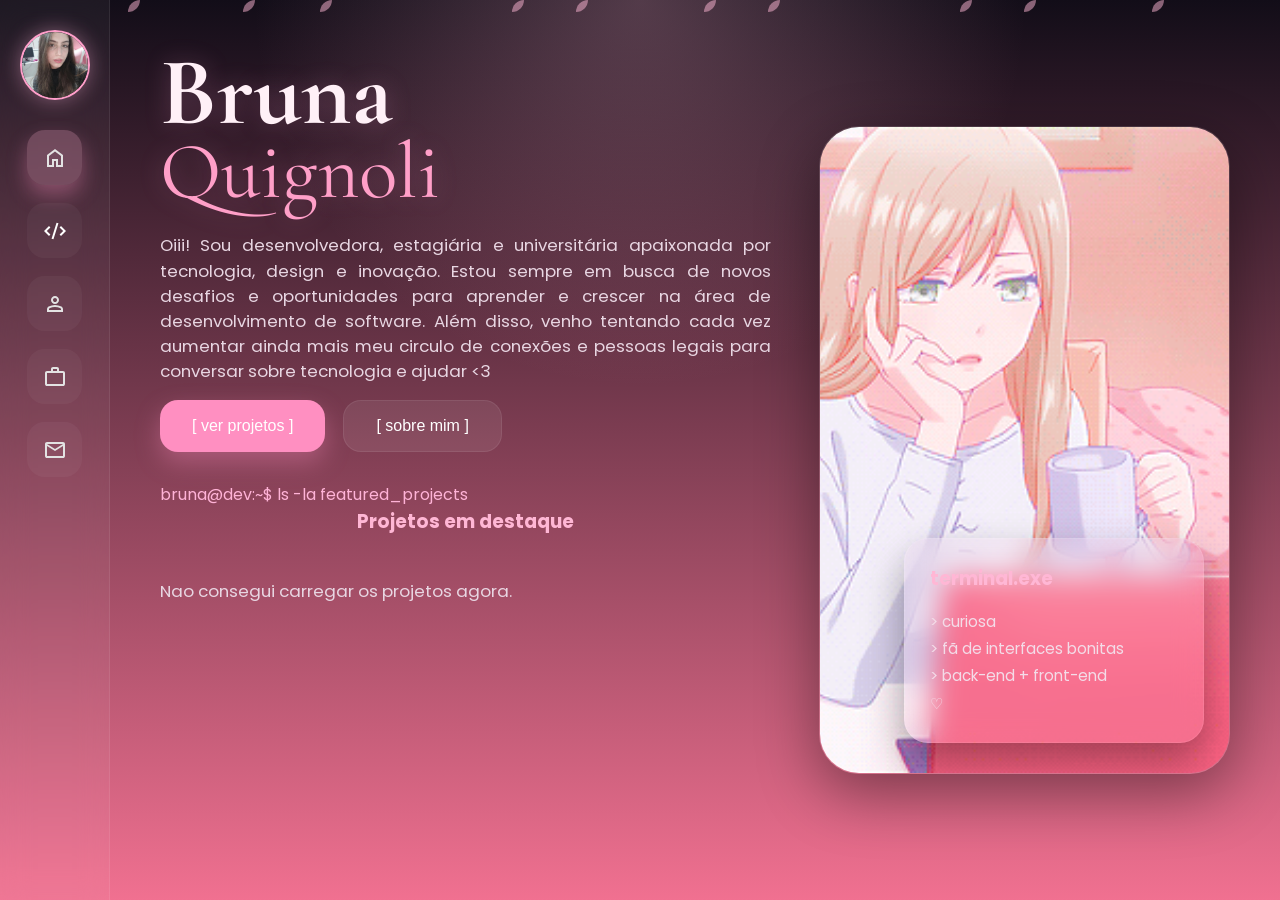
==== commit dc446d77: "finished" ====
--- a/index.html
+++ b/index.html
@@ -47,7 +47,7 @@
     <aside class="sidebar">
 
       <div class="profile">
-        <img src="https://i.pinimg.com/736x/12/a9/97/12a9978f7813a1c5e213806e89655f01.jpg">
+        <img src="static\Screenshot 2026-06-07 225118.png">
       </div>
 
       <nav class="nav">
@@ -109,7 +109,7 @@
       <div class="hero-image">
         <!-- 
         <img src="static\Felix step out 2024.jpg"> -->
-        <img src="static\taesan ⋆.jpeg">
+        <img src="static\akaneComp.gif">
 
         <div class="floating-card">
 
--- a/styles/styles.css
+++ b/styles/styles.css
@@ -6,8 +6,8 @@
 
 body {
   background:
-    radial-gradient(circle at top, rgba(255, 120, 180, 0.18), transparent 35%),
-    linear-gradient(to bottom, #120d18, #ad3a79d8);
+    radial-gradient(circle at top, rgba(238, 168, 192, 0.295), transparent 35%),
+    linear-gradient(to bottom, #120d18, #e713489a);
   min-height: 100vh;
   font-family: 'Poppins', sans-serif;
   color: white;
@@ -908,7 +908,7 @@
 
 .skills-grid {
   display: grid;
-  grid-template-columns: repeat(auto-fit, minmax(280px, 1fr));
+  grid-template-columns: repeat(auto-fit, minmax(300px, 1fr));
   gap: 20px;
   margin-top: 16px;
 }
@@ -1024,102 +1024,6 @@
   font-weight: bold;
 }
 
-/* CERTIFICADOS PAGE */
-
-.certificates-section {
-  margin-top: 24px;
-}
-
-.cert-intro {
-  color: #e8d6e2;
-  font-size: 0.95rem;
-  line-height: 1.6;
-  margin-top: 12px;
-  margin-bottom: 24px;
-}
-
-.certificate-grid {
-  display: grid;
-  grid-template-columns: repeat(auto-fill, minmax(240px, 1fr));
-  gap: 18px;
-  margin-top: 20px;
-}
-
-.cert-placeholder {
-  min-height: 280px;
-  border: 2px dashed rgba(255, 183, 213, 0.4);
-  border-radius: 18px;
-  display: flex;
-  flex-direction: column;
-  align-items: center;
-  justify-content: center;
-  background: rgba(255, 183, 213, 0.05);
-  cursor: pointer;
-  transition: all 0.3s;
-  gap: 12px;
-}
-
-.cert-placeholder:hover {
-  border-color: rgba(255, 183, 213, 0.7);
-  background: rgba(255, 183, 213, 0.1);
-  transform: scale(1.02);
-}
-
-.cert-placeholder span {
-  font-size: 1rem;
-  color: #ffb7d5;
-  font-weight: 300;
-  text-align: center;
-}
-
-.cert-placeholder p {
-  color: #d5cedd;
-  font-size: 0.85rem;
-  text-align: center;
-  max-width: 200px;
-}
-
-.cert-image-card {
-  position: relative;
-  border-radius: 18px;
-  overflow: hidden;
-  background: rgba(255, 255, 255, 0.05);
-  border: 1px solid rgba(255, 183, 213, 0.2);
-  box-shadow: 0 12px 32px rgba(0, 0, 0, 0.18);
-  transition: all 0.3s cubic-bezier(0.34, 1.56, 0.64, 1);
-  cursor: pointer;
-  min-height: 280px;
-}
-
-.cert-image-card:hover {
-  transform: translateY(-6px) scale(1.02);
-  box-shadow: 0 20px 48px rgba(255, 140, 200, 0.25);
-  border-color: rgba(255, 183, 213, 0.4);
-}
-
-.cert-image-card img {
-  width: 100%;
-  height: 100%;
-  object-fit: cover;
-  transition: transform 0.3s;
-}
-
-.cert-image-card:hover img {
-  transform: scale(1.05);
-}
-
-.cert-image-card .cert-label {
-  position: absolute;
-  bottom: 0;
-  left: 0;
-  right: 0;
-  background: linear-gradient(to top, rgba(18, 13, 24, 0.95), transparent);
-  padding: 16px;
-  color: #ffd2e7;
-  font-size: 0.85rem;
-  font-weight: 600;
-}
-
 /* RESPONSIVE SKILLS */
 
 @media(max-width: 768px) {
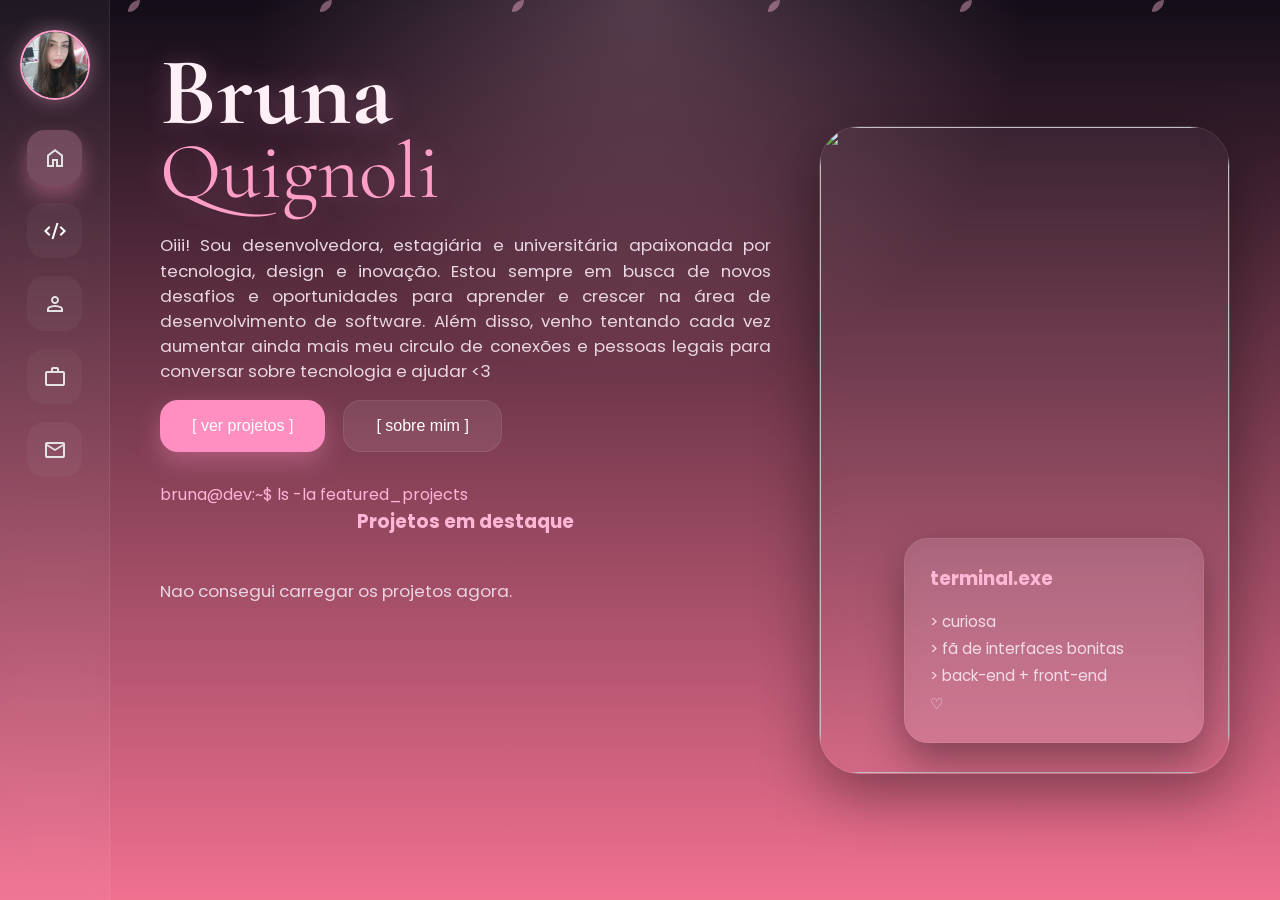
==== commit f791fd29: "changes" ====
--- a/index.html
+++ b/index.html
@@ -26,15 +26,11 @@
   <div class="sakura">
 
     <div class="petal" style="left:10%; animation-duration:12s;"></div>
-    <div class="petal" style="left:19%; animation-duration:14s;"></div>
-    <div class="petal" style="left:25%; animation-duration:19s;"></div>
-    <div class="petal" style="left:40%; animation-duration:13s;"></div>
-    <div class="petal" style="left:45%; animation-duration:10s;"></div>
-    <div class="petal" style="left:55%; animation-duration:7s;"></div>
-    <div class="petal" style="left:60%; animation-duration:15s;"></div>
+    <div class="petal" style="left:25%; animation-duration:9s;"></div>
+    <div class="petal" style="left:40%; animation-duration:15s;"></div>
+    <div class="petal" style="left:60%; animation-duration:10s;"></div>
     <div class="petal" style="left:75%; animation-duration:13s;"></div>
-    <div class="petal" style="left:80%; animation-duration:10s;"></div>
-    <div class="petal" style="left:90%; animation-duration:17s;"></div>
+    <div class="petal" style="left:90%; animation-duration:11s;"></div>
 
 
   </div>
@@ -109,7 +105,7 @@
       <div class="hero-image">
         <!-- 
         <img src="static\Felix step out 2024.jpg"> -->
-        <img src="static\akaneComp.gif">
+        <img src="D:\aplicativos\GitHub\DevProject\static\pcpic.jpeg">
 
         <div class="floating-card">
 
--- a/styles/styles.css
+++ b/styles/styles.css
@@ -22,11 +22,12 @@
 
 .sakura {
   position: fixed;
-  width: 100%;
-  height: 100%;
+  inset: 0;
   pointer-events: none;
   overflow: hidden;
   z-index: -1;
+  contain: layout paint;
+  isolation: isolate;
 }
 
 .petal {
@@ -35,7 +36,9 @@
   height: 12px;
   background: #ffb7d5;
   border-radius: 12px 0px 12px 0px;
-  opacity: 0.5;
+  opacity: 0.42;
+  will-change: transform;
+  transform: translate3d(0, 0, 0);
 
   animation: fall linear infinite;
 }
@@ -43,13 +46,28 @@
 @keyframes fall {
 
   from {
-    transform: translateY(-100px) rotate(0deg);
+    transform: translate3d(0, -100px, 0) rotate(0deg);
   }
 
   to {
-    transform: translateY(110vh) rotate(360deg);
-  }
-
+    transform: translate3d(0, 110vh, 0) rotate(360deg);
+  }
+
+}
+
+@media (prefers-reduced-motion: reduce) {
+  .petal {
+    animation: none;
+    opacity: 0.18;
+  }
+
+  .nav a,
+  .btn,
+  .projectcard,
+  .projectcard a,
+  .skill-card {
+    transition: none;
+  }
 }
 
 /* LAYOUT */
@@ -65,7 +83,7 @@
   width: 110px;
   flex: 0 0 110px;
   background: rgba(255, 255, 255, 0.05);
-  backdrop-filter: blur(14px);
+  backdrop-filter: blur(10px);
   border-right: 1px solid rgba(255, 255, 255, 0.08);
   display: flex;
   flex-direction: column;
@@ -216,7 +234,7 @@
   border-radius: 40px;
   overflow: hidden;
   background: rgba(255, 255, 255, 0.04);
-  backdrop-filter: blur(12px);
+  backdrop-filter: blur(10px);
   border: 1px solid rgba(255, 255, 255, 0.08);
   box-shadow: 0 20px 60px rgba(0, 0, 0, 0.4);
 }
@@ -237,7 +255,7 @@
   padding: 25px;
   border-radius: 24px;
   background: rgba(228, 192, 217, 0.158);
-  backdrop-filter: blur(14px);
+  backdrop-filter: blur(10px);
   border: 1px solid rgba(255, 255, 255, 0.08);
   box-shadow: 0 20px 40px rgba(0, 0, 0, 0.35);
 }
@@ -305,7 +323,7 @@
   background:
     linear-gradient(145deg, rgba(255, 255, 255, 0.658), rgba(255, 255, 255, 0.13)),
     rgba(216, 40, 114, 0.35);
-  backdrop-filter: blur(14px);
+  backdrop-filter: blur(10px);
   border: 1px solid rgba(255, 210, 231, 0.18);
   box-shadow: 0 16px 38px rgba(0, 0, 0, 0.24);
   transition: transform 0.3s ease, border-color 0.3s ease, box-shadow 0.3s ease;
@@ -446,7 +464,7 @@
   padding: 26px;
   border-radius: 24px;
   background: rgba(255, 255, 255, 0.055);
-  backdrop-filter: blur(14px);
+  backdrop-filter: blur(10px);
   border: 1px solid rgba(255, 210, 231, 0.14);
   box-shadow: 0 20px 60px rgba(0, 0, 0, 0.24);
 }
@@ -692,6 +710,30 @@
     padding: 46px 44px;
   }
 
+}
+
+@media (min-width: 1400px) {
+  .hero {
+    gap: clamp(20px, 2.5vw, 36px);
+  }
+
+  .hero-image {
+    width: min(34vw, 540px);
+    height: min(64vh, 680px);
+    backdrop-filter: blur(4px);
+  }
+
+  .floating-card,
+  .sidebar,
+  .projectcard,
+  .projects-container,
+  .skill-card {
+    backdrop-filter: blur(4px);
+  }
+
+  .petal:nth-child(n + 7) {
+    display: none;
+  }
 }
 
 @media(max-width:768px) {
@@ -917,7 +959,7 @@
   padding: 26px;
   border-radius: 20px;
   background: linear-gradient(135deg, rgba(255, 159, 200, 0.08), rgba(183, 167, 214, 0.06));
-  backdrop-filter: blur(12px);
+  backdrop-filter: blur(8px);
   border: 1px solid rgba(255, 183, 213, 0.22);
   box-shadow: 0 12px 32px rgba(0, 0, 0, 0.18);
   transition: all 0.3s cubic-bezier(0.34, 1.56, 0.64, 1);
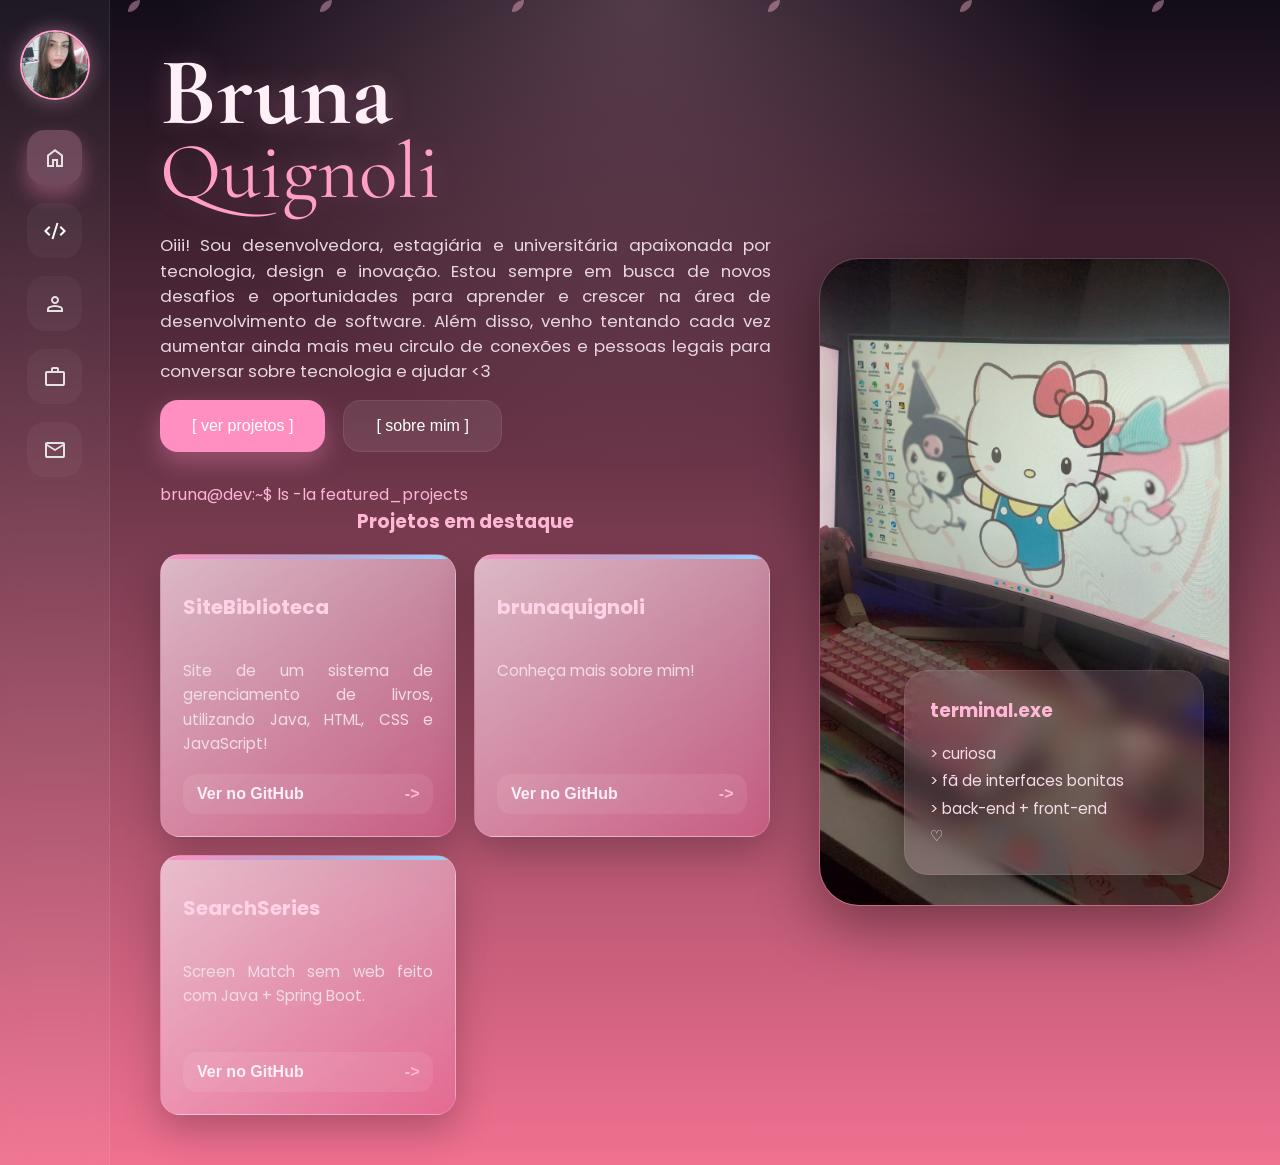
==== commit b0b8a954: "arrumando a foto" ====
--- a/index.html
+++ b/index.html
@@ -5,6 +5,9 @@
   <meta charset="UTF-8" />
   <meta name="viewport" content="width=device-width, initial-scale=1.0" />
   <title>Bruna.dev</title>
+
+  <!-- FOTINHAAA -->
+  <link rel="icon" href="./static/favicon.ico" type="image/x-icon">
 
   <!-- FONTES -->
   <link rel="preconnect" href="https://fonts.googleapis.com">
@@ -105,7 +108,7 @@
       <div class="hero-image">
         <!-- 
         <img src="static\Felix step out 2024.jpg"> -->
-        <img src="D:\aplicativos\GitHub\DevProject\static\pcpic.jpeg">
+        <img src=".\static\pcpic.jpeg">
 
         <div class="floating-card">
 
--- a/styles/styles.css
+++ b/styles/styles.css
@@ -327,6 +327,9 @@
   border: 1px solid rgba(255, 210, 231, 0.18);
   box-shadow: 0 16px 38px rgba(0, 0, 0, 0.24);
   transition: transform 0.3s ease, border-color 0.3s ease, box-shadow 0.3s ease;
+  content-visibility: auto;
+  contain-intrinsic-size: 260px;
+  contain: layout paint;
 }
 
 .projectcard::before {
@@ -728,7 +731,26 @@
   .projectcard,
   .projects-container,
   .skill-card {
-    backdrop-filter: blur(4px);
+    backdrop-filter: none;
+  }
+
+  .projects-container,
+  .projectcard,
+  .skill-card {
+    box-shadow: 0 10px 22px rgba(0, 0, 0, 0.14);
+  }
+
+  .projectcard,
+  .skill-card {
+    transition: transform 0.2s ease, border-color 0.2s ease, box-shadow 0.2s ease;
+  }
+
+  .projects-container,
+  .projectcard,
+  .skill-card,
+  .sidebar,
+  .floating-card {
+    background-clip: padding-box;
   }
 
   .petal:nth-child(n + 7) {
@@ -965,6 +987,9 @@
   transition: all 0.3s cubic-bezier(0.34, 1.56, 0.64, 1);
   position: relative;
   overflow: hidden;
+  content-visibility: auto;
+  contain-intrinsic-size: 320px;
+  contain: layout paint;
 }
 
 .skill-card::before {
